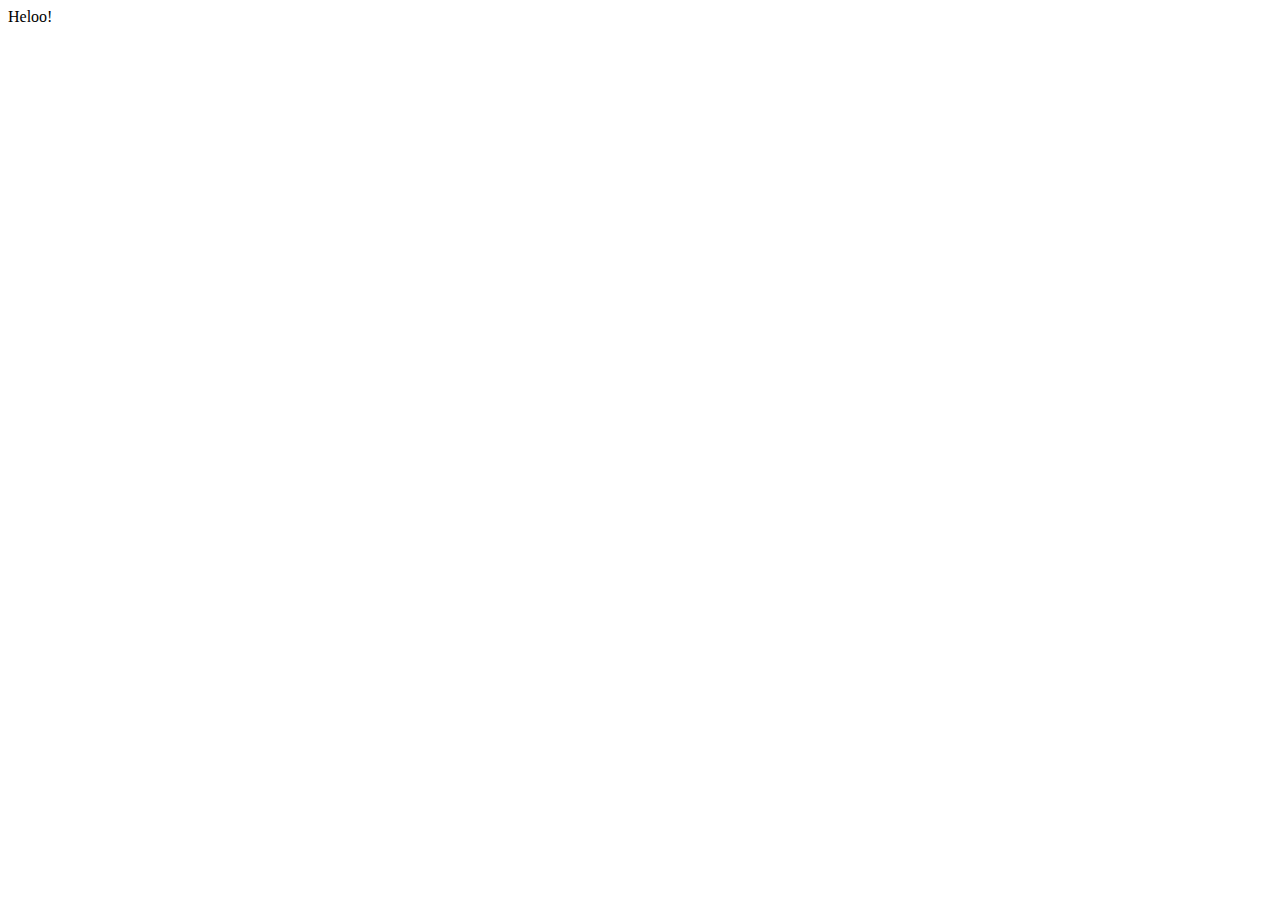
==== index.html @ 9b975bf9 "Add index.html" ====
<!DOCTYPE html>
<html lang="en">
  <head>
    <meta charset="UTF-8" />
    <meta name="viewport" content="width=device-width, initial-scale=1.0" />
    <title>Document</title>
  </head>
  <body>
    Heloo!
  </body>
</html>
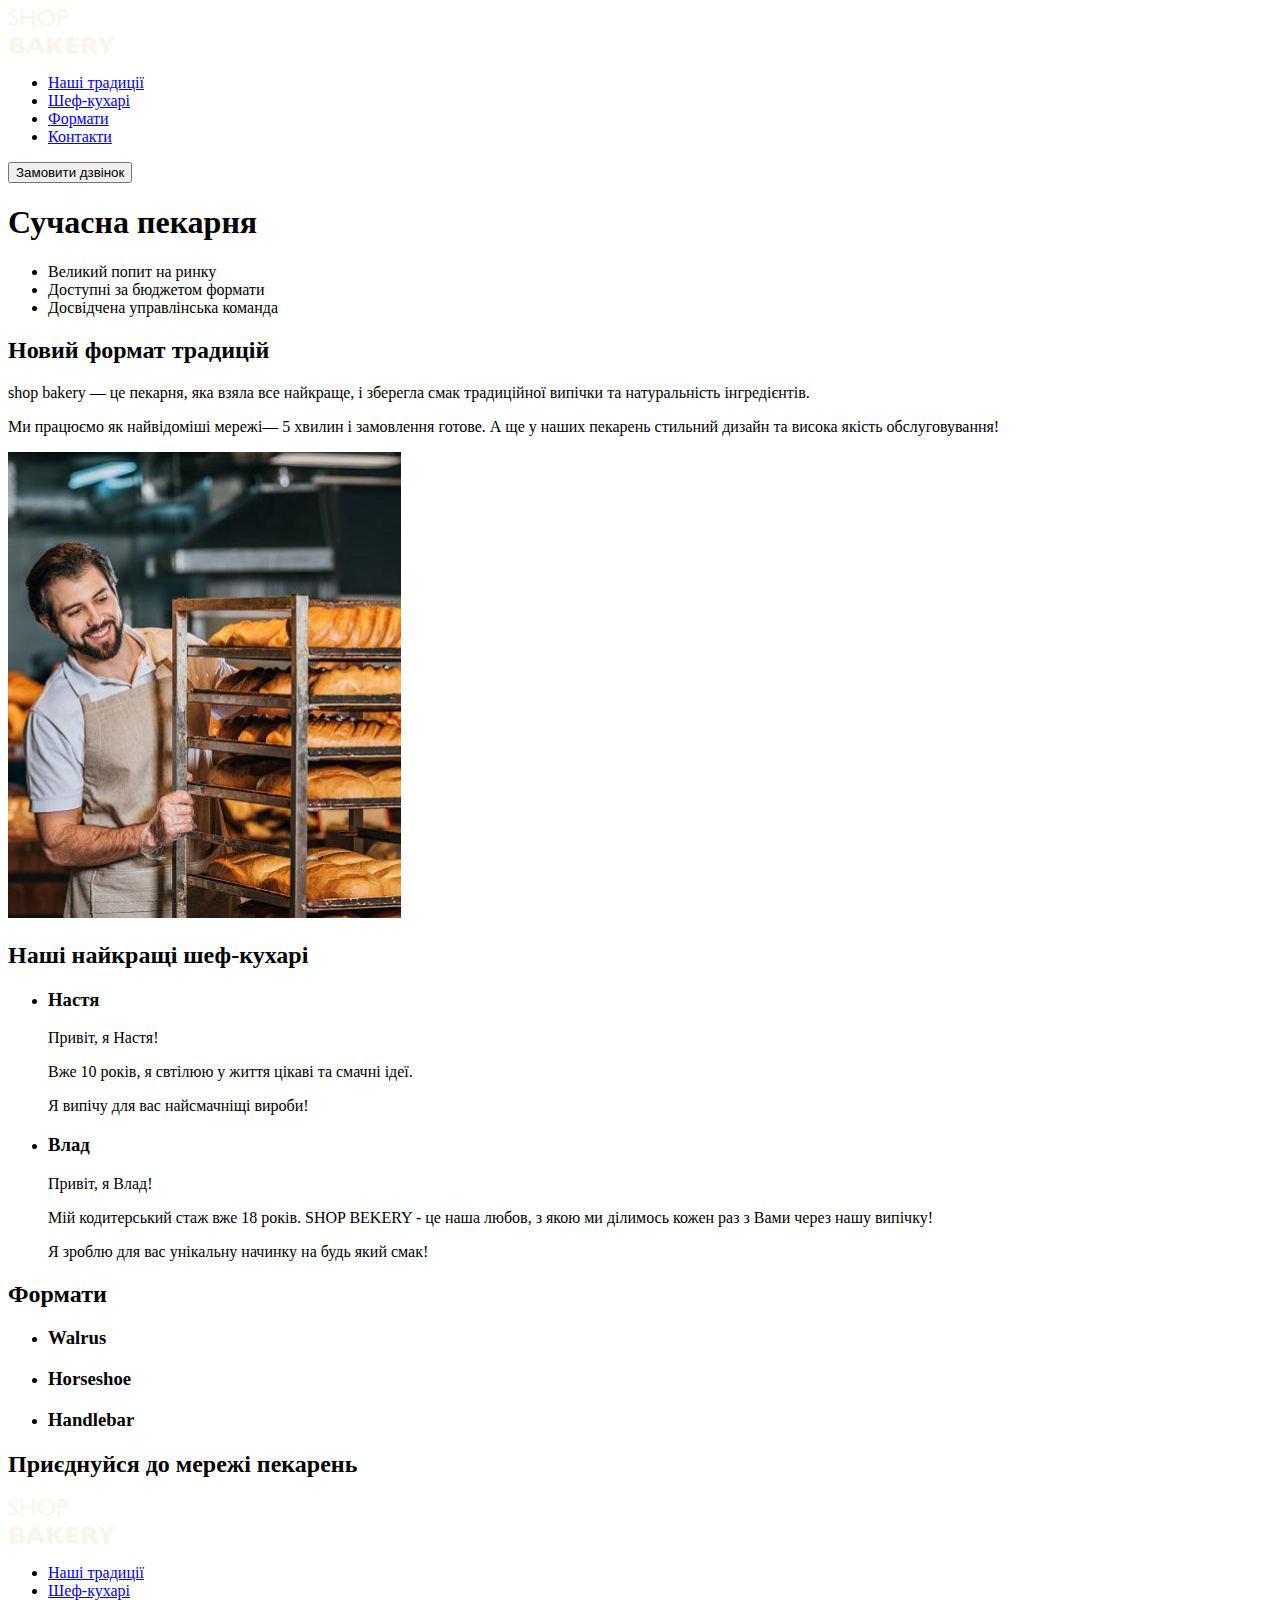
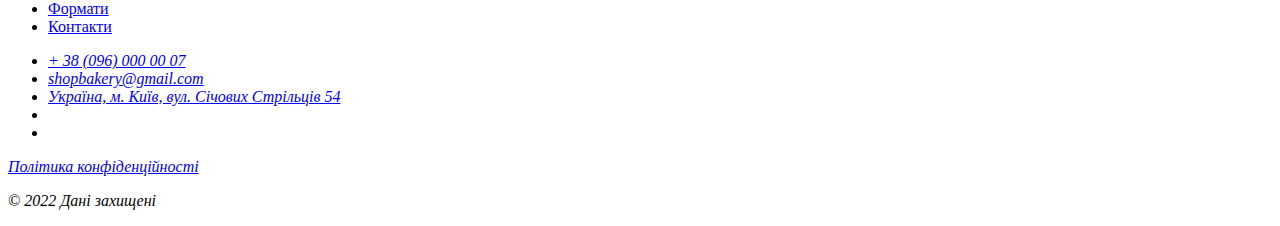
==== commit c1eb47f8: "Update index.html and add images" ====
--- a/index.html
+++ b/index.html
@@ -1,11 +1,136 @@
 <!DOCTYPE html>
-<html lang="en">
+<html lang="uk">
   <head>
     <meta charset="UTF-8" />
+    <meta http-equiv="X-UA-Compatible" content="IE=edge" />
     <meta name="viewport" content="width=device-width, initial-scale=1.0" />
-    <title>Document</title>
+    <title>Test name</title>
   </head>
   <body>
-    Heloo!
+    <header>
+      <nav>
+        <a href="#">
+          <img src="./images/logo.svg" alt="Логотип сучасної пекарні" />
+        </a>
+        <ul>
+          <li><a href="#">Наші традиції</a></li>
+          <li><a href="#">Шеф-кухарі</a></li>
+          <li><a href="#">Формати</a></li>
+          <li><a href="#">Контакти</a></li>
+        </ul>
+      </nav>
+      <button type="button">Замовити дзвінок</button>
+    </header>
+    <main>
+      <section>
+        <h1>Сучасна пекарня</h1>
+      </section>
+      <section>
+        <ul>
+          <li>Великий попит на ринку</li>
+          <li>Доступні за бюджетом формати</li>
+          <li>Досвідчена управлінська команда</li>
+        </ul>
+        <h2>Новий формат традицій</h2>
+        <p>
+          <span>shop bakery</span> — це пекарня, яка взяла все найкраще, і
+          зберегла смак традиційної випічки та натуральність інгредієнтів.
+        </p>
+        <p>
+          Ми працюємо як найвідоміші мережі—
+          <span>5 хвилин і замовлення готове</span>. А ще у наших пекарень
+          стильний дизайн та висока якість обслуговування!
+        </p>
+        <img
+          src="./images/baker-man.jpg"
+          alt="Чоловік пекар дивиться на батони з посмішкою"
+        />
+      </section>
+      <section>
+        <h2>Наші найкращі шеф-кухарі</h2>
+        <ul>
+          <li>
+            <article>
+              <h3>Настя</h3>
+              <p>Привіт, я Настя!</p>
+              <p>Вже 10 років, я свтілюю у життя цікаві та смачні ідеї.</p>
+              <p>Я випічу для вас найсмачніщі вироби!</p>
+            </article>
+          </li>
+          <li>
+            <article>
+              <h3>Влад</h3>
+              <p>Привіт, я Влад!</p>
+              <p>
+                Мій кодитерський стаж вже 18 років. SHOP BEKERY - це наша любов,
+                з якою ми ділимось кожен раз з Вами через нашу випічку!
+              </p>
+              <p>Я зроблю для вас унікальну начинку на будь який смак!</p>
+            </article>
+          </li>
+        </ul>
+      </section>
+      <section>
+        <h2>Формати</h2>
+        <ul>
+          <li>
+            <article>
+              <h3 lang="en">Walrus</h3>
+            </article>
+          </li>
+          <li>
+            <article>
+              <h3 lang="en">Horseshoe</h3>
+            </article>
+          </li>
+          <li>
+            <article>
+              <h3 lang="en">Handlebar</h3>
+            </article>
+          </li>
+        </ul>
+      </section>
+      <section>
+        <h2>Приєднуйся до мережі пекарень</h2>
+      </section>
+    </main>
+    <footer>
+      <nav>
+        <a href="#">
+          <img src="./images/logo.svg" alt="Логотип сучасної пекарні" />
+        </a>
+        <ul>
+          <li><a href="#">Наші традиції</a></li>
+          <li><a href="#">Шеф-кухарі</a></li>
+          <li><a href="#">Формати</a></li>
+          <li><a href="#">Контакти</a></li>
+        </ul>
+      </nav>
+      <address>
+        <ul>
+          <li><a href="tel:+380960000007">+ 38 (096) 000 00 07</a></li>
+          <li>
+            <a href="mailto:shopbakery@gmail.com">shopbakery@gmail.com</a>
+          </li>
+          <li>
+            <a href="https://maps.app.goo.gl/d2E7XF4itR2ev9va9" target="_blank">
+              Україна, м. Київ, вул. Січових Стрільців 54
+            </a>
+          </li>
+          <li>
+            <a href="#">
+              <!-- facebook icon -->
+            </a>
+          </li>
+          <li>
+            <a href="#">
+              <!-- instagram icon -->
+            </a>
+          </li>
+        </ul>
+        <a href="#" target="_blank">Політика конфіденційності </a>
+        <p>© 2022 Дані захищені</p>
+      </address>
+    </footer>
   </body>
 </html>
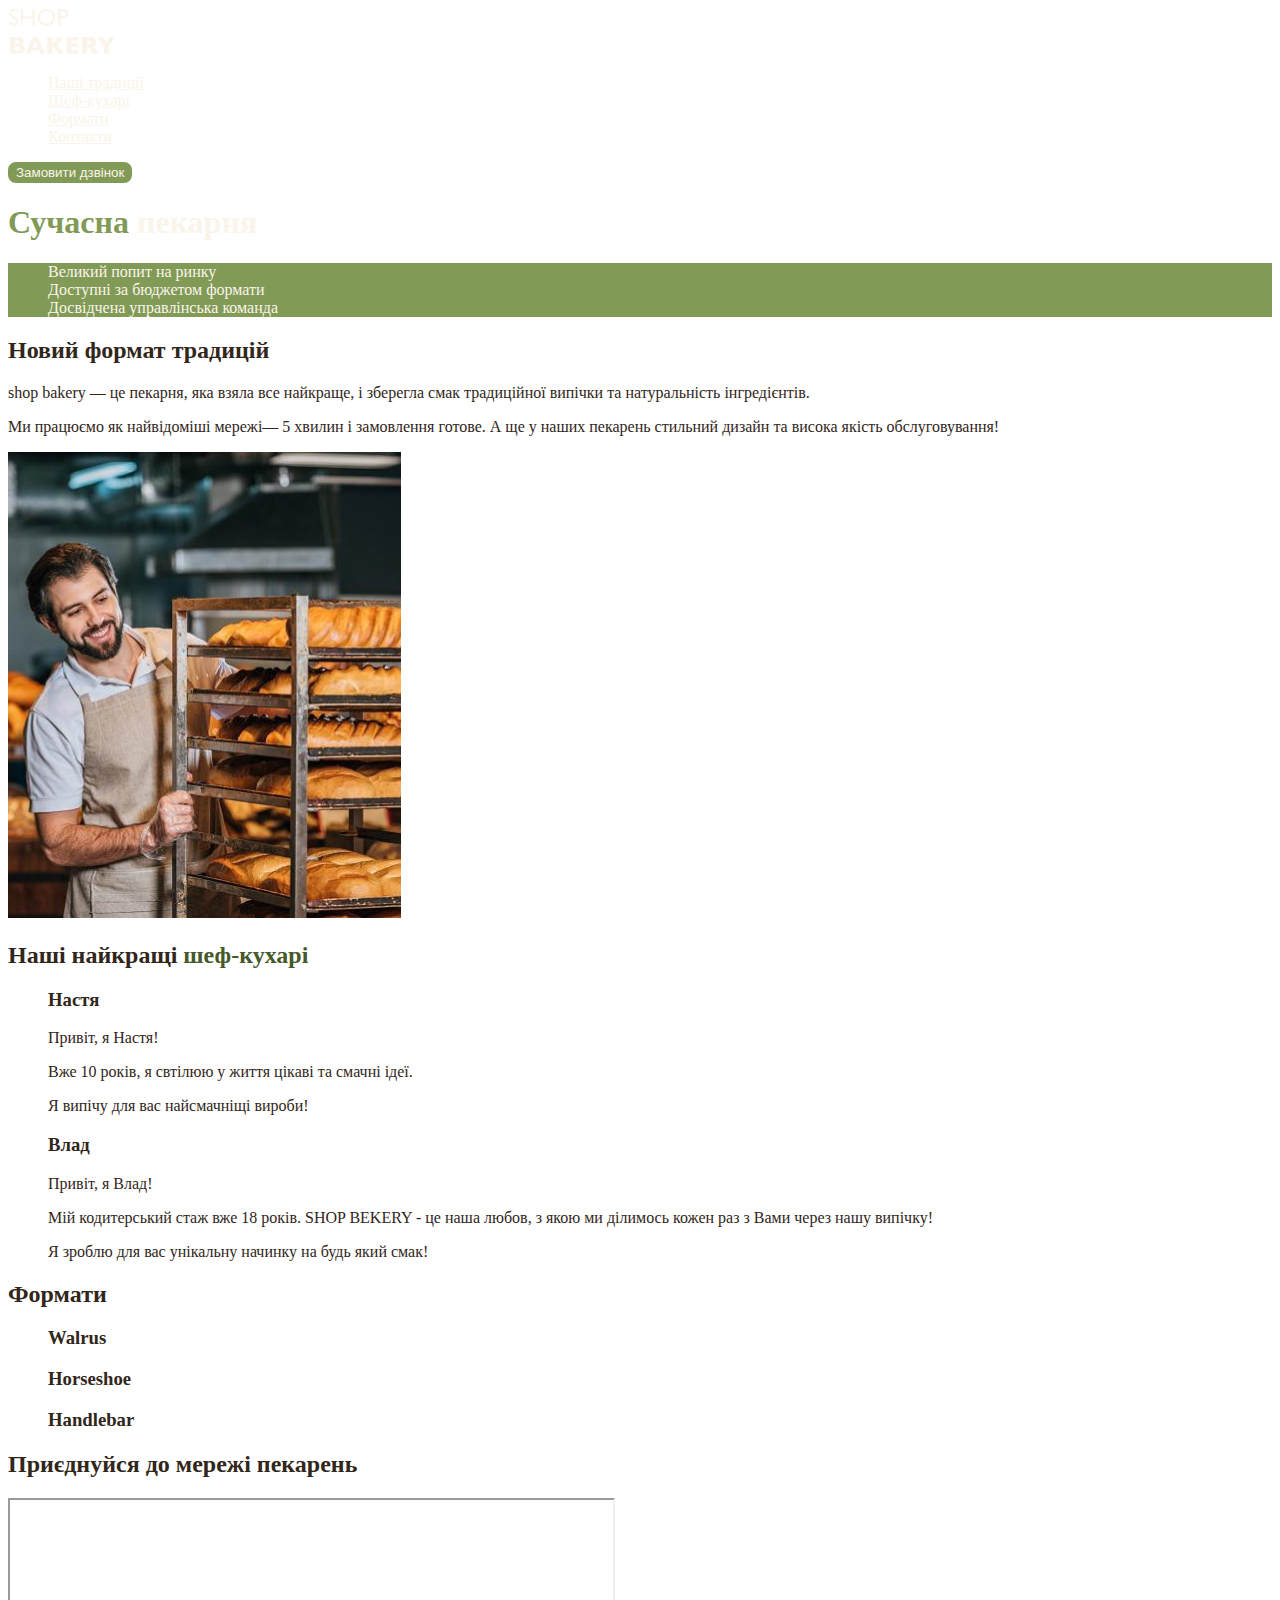
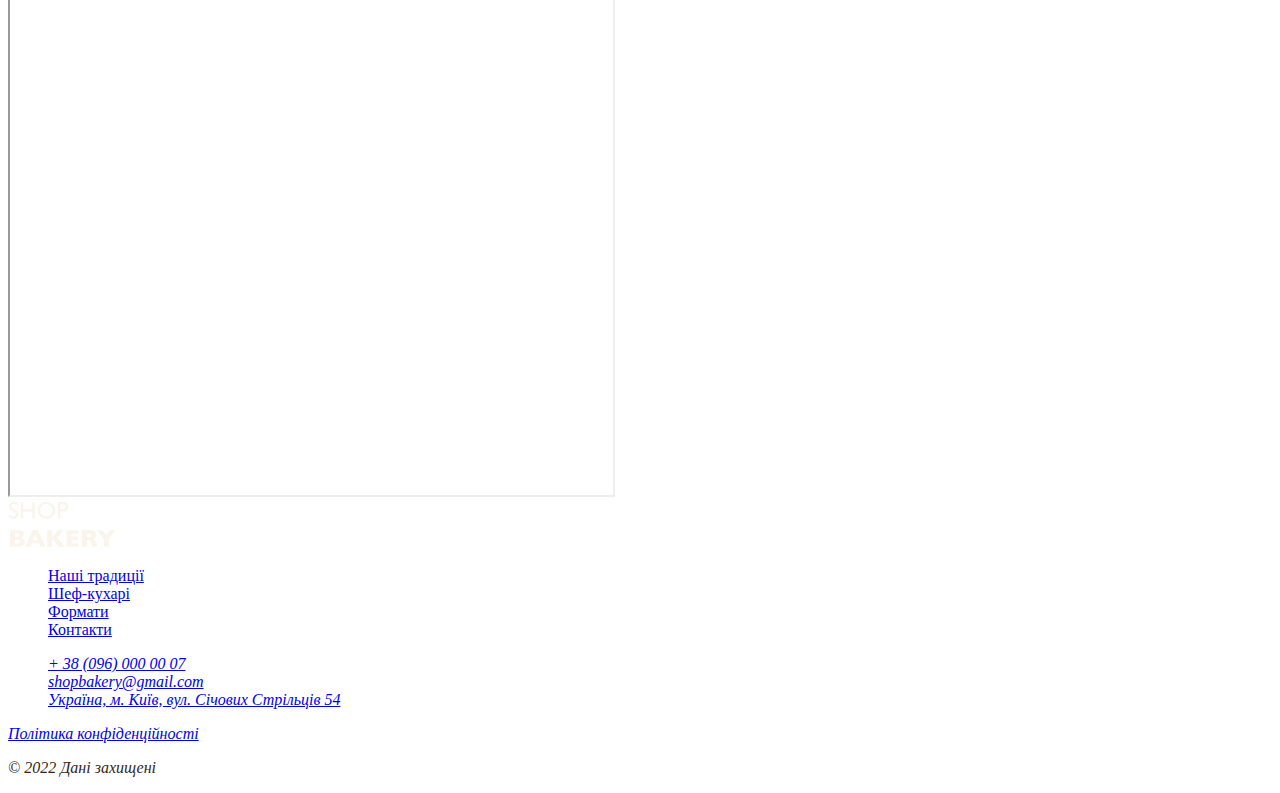
==== commit b8fb9d3b: "Add styles.css and css variables" ====
--- a/index.html
+++ b/index.html
@@ -4,34 +4,35 @@
     <meta charset="UTF-8" />
     <meta http-equiv="X-UA-Compatible" content="IE=edge" />
     <meta name="viewport" content="width=device-width, initial-scale=1.0" />
-    <title>Test name</title>
+    <title>Сучасна пекарня</title>
+    <link rel="stylesheet" href="./css/styles.css" />
   </head>
   <body>
     <header>
       <nav>
-        <a href="#">
+        <a href="./index.html">
           <img src="./images/logo.svg" alt="Логотип сучасної пекарні" />
         </a>
         <ul>
-          <li><a href="#">Наші традиції</a></li>
-          <li><a href="#">Шеф-кухарі</a></li>
-          <li><a href="#">Формати</a></li>
-          <li><a href="#">Контакти</a></li>
+          <li><a class="link" href="#traditions-section">Наші традиції</a></li>
+          <li><a class="link" href="#chefs-section">Шеф-кухарі</a></li>
+          <li><a class="link" href="#format-section">Формати</a></li>
+          <li><a class="link" href="#contact-section">Контакти</a></li>
         </ul>
       </nav>
-      <button type="button">Замовити дзвінок</button>
+      <button class="button" type="button">Замовити дзвінок</button>
     </header>
     <main>
       <section>
-        <h1>Сучасна пекарня</h1>
+        <h1 class="hero-title"><span class="accent">Сучасна</span> пекарня</h1>
       </section>
-      <section>
-        <ul>
+      <section id="traditions-section">
+        <ul class="advantages-list">
           <li>Великий попит на ринку</li>
           <li>Доступні за бюджетом формати</li>
           <li>Досвідчена управлінська команда</li>
         </ul>
-        <h2>Новий формат традицій</h2>
+        <h2 class="section-title">Новий формат традицій</h2>
         <p>
           <span>shop bakery</span> — це пекарня, яка взяла все найкраще, і
           зберегла смак традиційної випічки та натуральність інгредієнтів.
@@ -46,8 +47,10 @@
           alt="Чоловік пекар дивиться на батони з посмішкою"
         />
       </section>
-      <section>
-        <h2>Наші найкращі шеф-кухарі</h2>
+      <section id="chefs-section">
+        <h2 class="section-title">
+          Наші найкращі <span class="accent">шеф-кухарі</span>
+        </h2>
         <ul>
           <li>
             <article>
@@ -70,8 +73,8 @@
           </li>
         </ul>
       </section>
-      <section>
-        <h2>Формати</h2>
+      <section id="format-section">
+        <h2 class="section-title">Формати</h2>
         <ul>
           <li>
             <article>
@@ -90,8 +93,16 @@
           </li>
         </ul>
       </section>
-      <section>
-        <h2>Приєднуйся до мережі пекарень</h2>
+      <section id="contact-section">
+        <h2 class="section-title">Приєднуйся до мережі пекарень</h2>
+        <iframe
+          src="https://www.google.com/maps/embed?pb=!1m18!1m12!1m3!1d2540.163871257613!2d30.488658575782313!3d50.45667308691672!2m3!1f0!2f0!3f0!3m2!1i1024!2i768!4f13.1!3m3!1m2!1s0x40d4ce637bfe1717%3A0x5370c2254ad1b952!2z0LLRg9C70LjRhtGPINCh0ZbRh9C-0LLQuNGFINCh0YLRgNGW0LvRjNGG0ZbQsiwgNTQsINCa0LjRl9CyLCAwMjAwMA!5e0!3m2!1suk!2sua!4v1706194151934!5m2!1suk!2sua"
+          width="603"
+          height="595"
+          allowfullscreen=""
+          loading="lazy"
+          referrerpolicy="no-referrer-when-downgrade"
+        ></iframe>
       </section>
     </main>
     <footer>
@@ -129,7 +140,7 @@
           </li>
         </ul>
         <a href="#" target="_blank">Політика конфіденційності </a>
-        <p>© 2022 Дані захищені</p>
+        <p>&copy; 2022 Дані захищені</p>
       </address>
     </footer>
   </body>
--- a/css/styles.css
+++ b/css/styles.css
@@ -0,0 +1,57 @@
+:root {
+  --collor-primary-dark: #31261a;
+  --collor-primary-light: #faf4ea;
+  --collor-brand-light: #819b57;
+  --collor-brand-dark: #465929;
+}
+
+/* Base */
+body {
+  color: var(--collor-primary-dark);
+}
+
+ul {
+  list-style-type: none;
+}
+
+/* Button */
+.button {
+  color: var(--collor-primary-light);
+  background-color: var(--collor-brand-light);
+  border: 2px solid var(--collor-brand-light);
+  border-radius: 8px;
+  cursor: pointer;
+}
+
+.button:hover {
+  color: var(--collor-brand-dark);
+  background-color: transparent;
+}
+
+/* Link */
+.link {
+  color: var(--collor-primary-light);
+}
+
+.link:hover {
+  color: var(--collor-brand-light);
+}
+
+/* Hero section */
+.hero-title {
+  color: var(--collor-primary-light);
+}
+
+.hero-title .accent {
+  color: var(--collor-brand-light);
+}
+
+/* Advantages section */
+.advantages-list {
+  background-color: var(--collor-brand-light);
+  color: var(--collor-primary-light);
+}
+
+.section-title .accent {
+  color: var(--collor-brand-dark);
+}
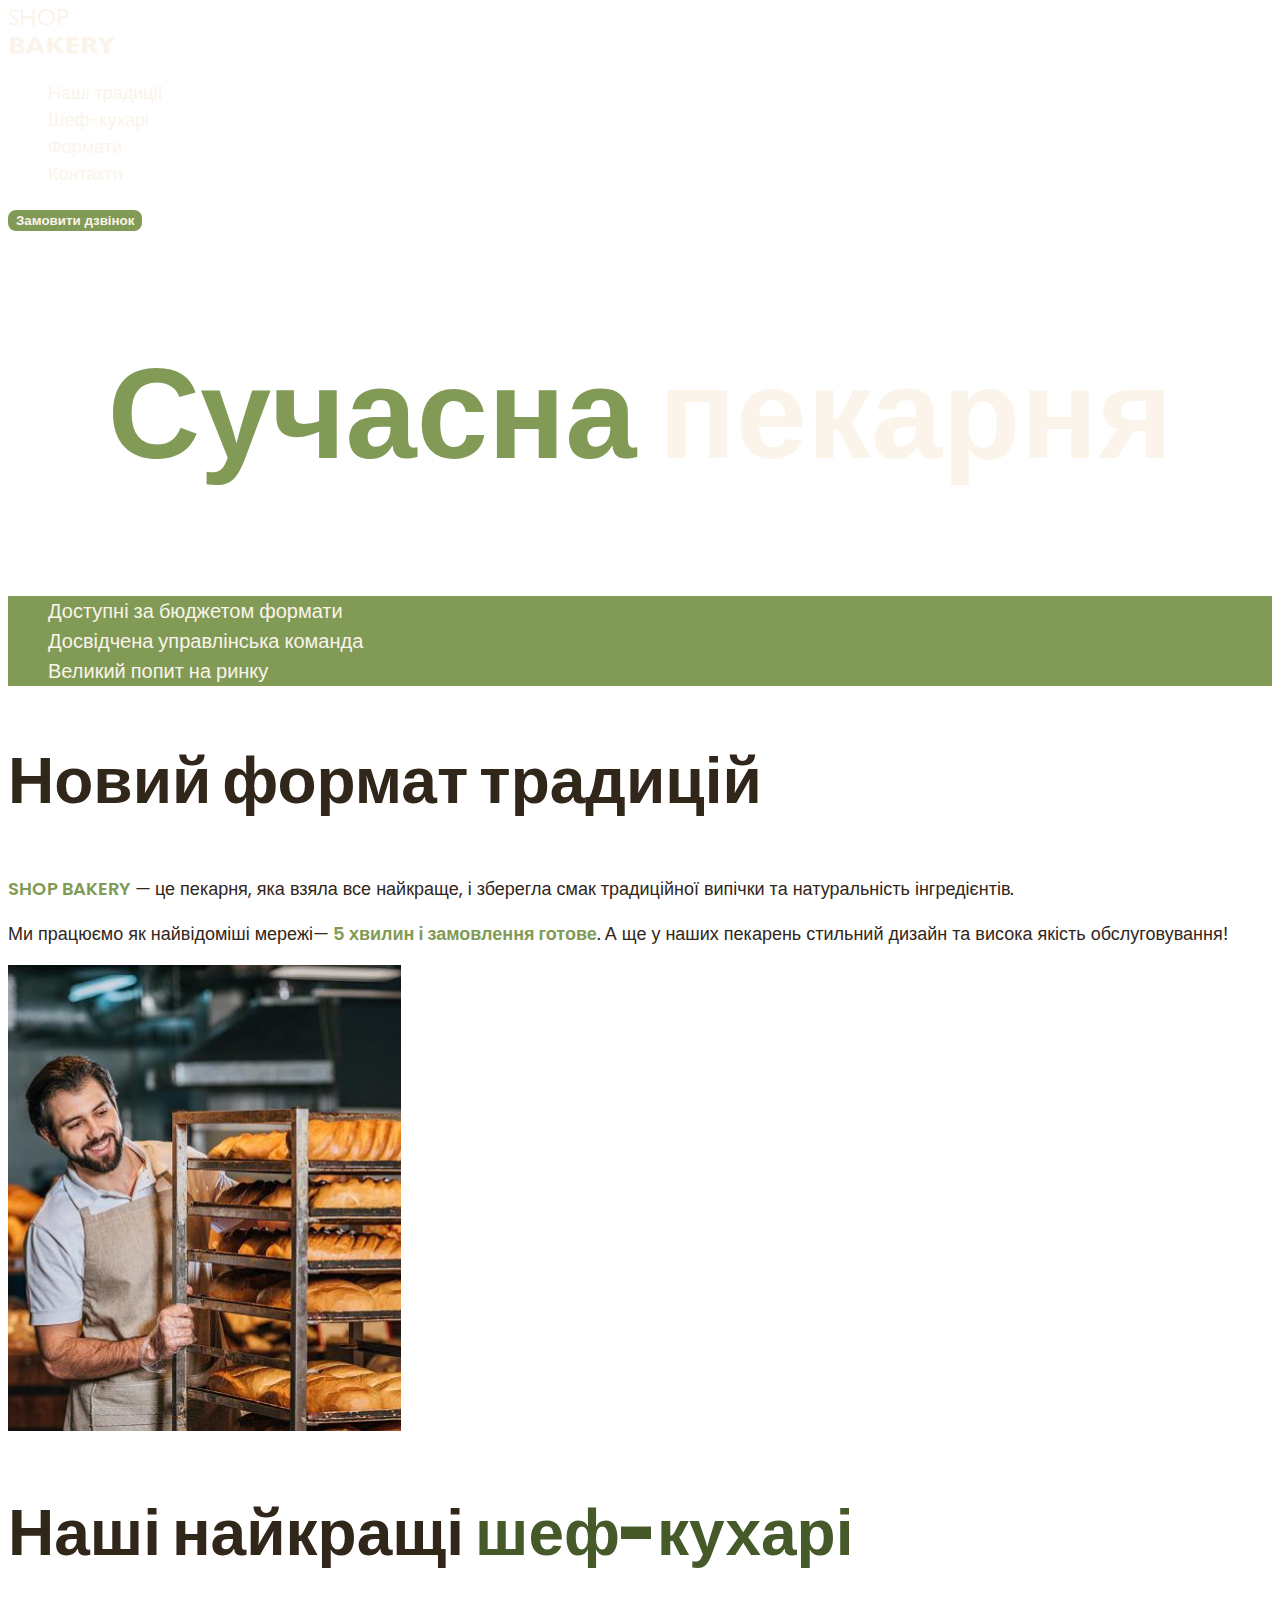
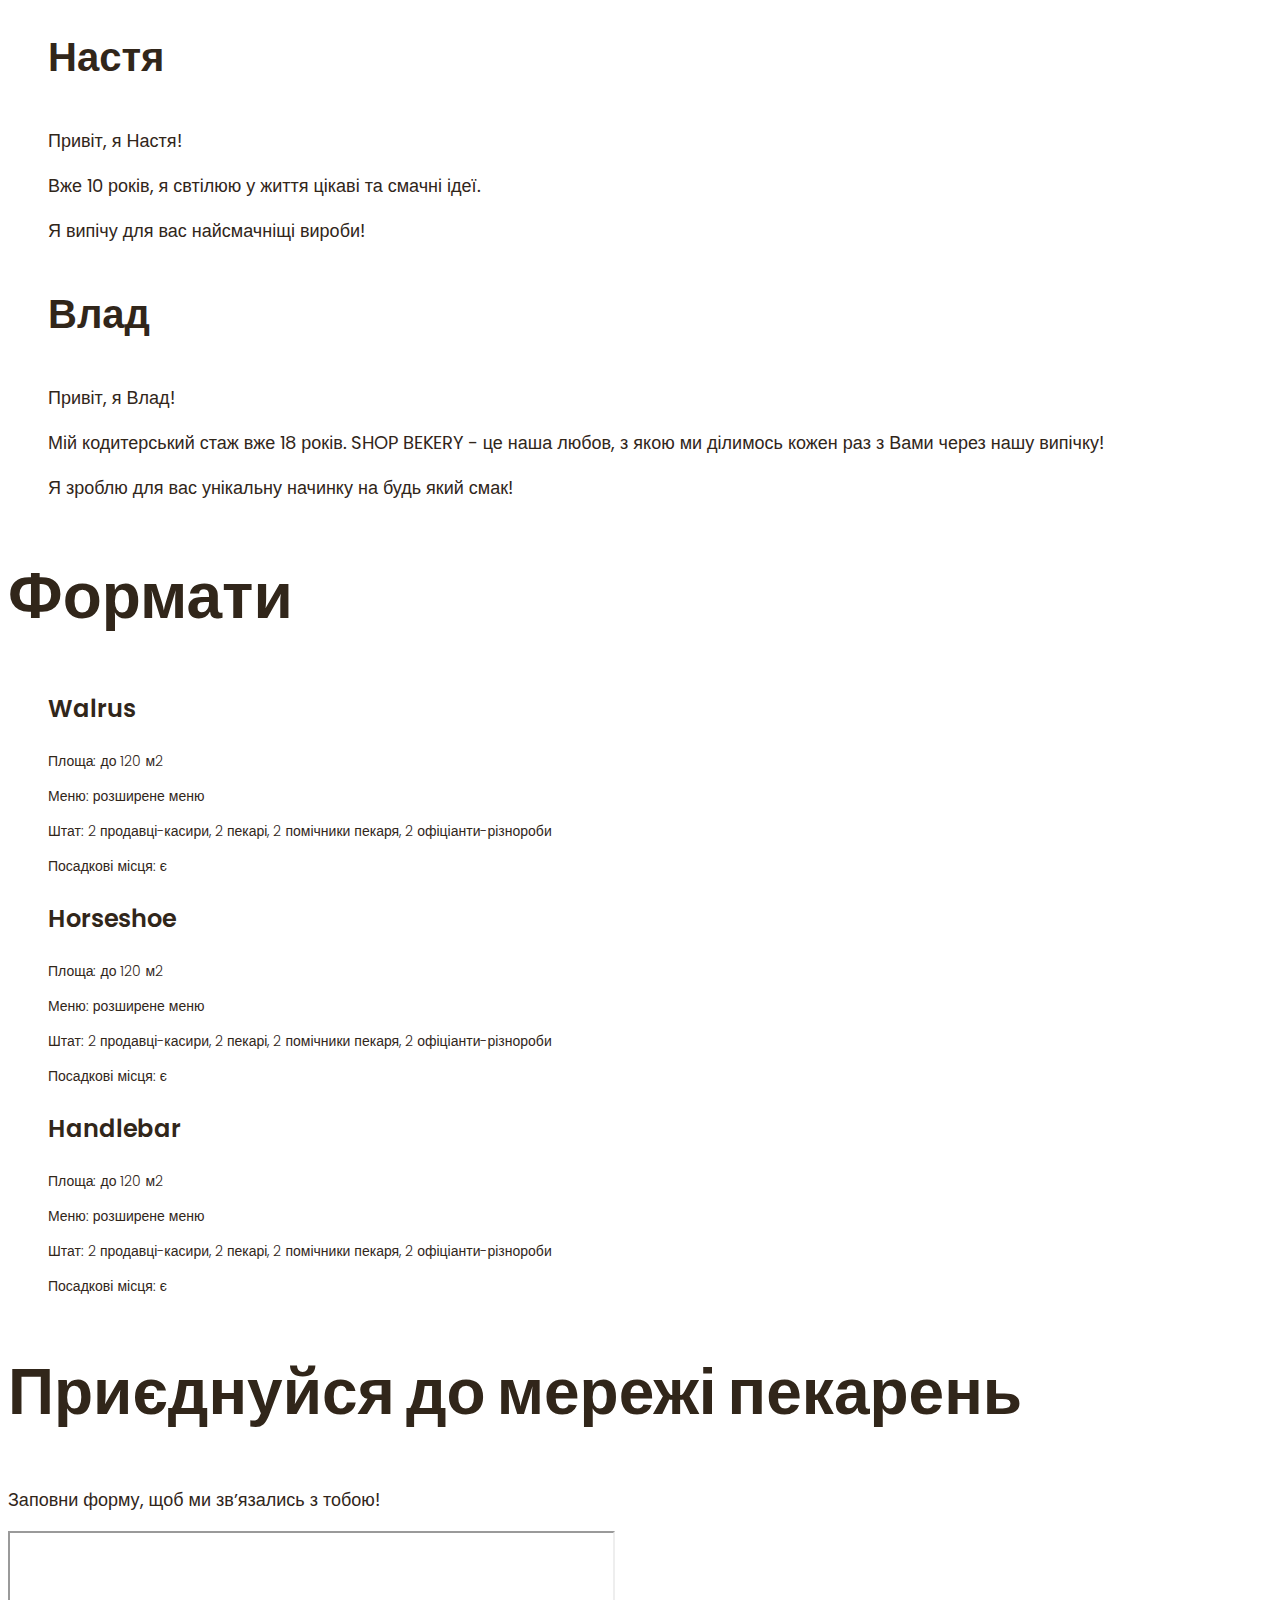
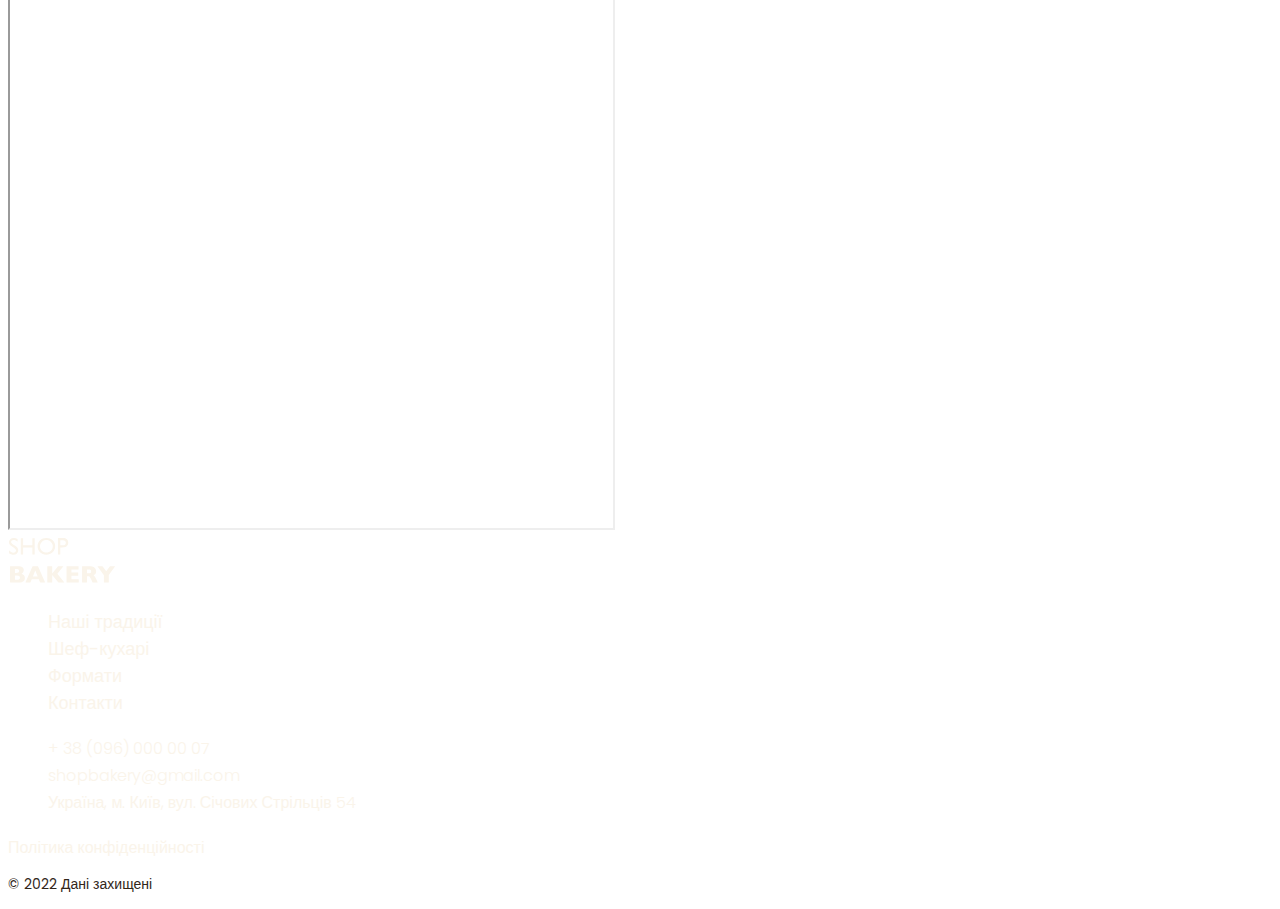
==== commit dc91c3f7: "Add styles fonts" ====
--- a/index.html
+++ b/index.html
@@ -5,6 +5,14 @@
     <meta http-equiv="X-UA-Compatible" content="IE=edge" />
     <meta name="viewport" content="width=device-width, initial-scale=1.0" />
     <title>Сучасна пекарня</title>
+    <!-- Fonts -->
+    <!-- <link rel="preconnect" href="https://fonts.googleapis.com" />
+    <link rel="preconnect" href="https://fonts.gstatic.com" crossorigin />
+    <link
+      href="https://fonts.googleapis.com/css2?family=Poppins:wght@300;400;600;900&display=swap"
+      rel="stylesheet"
+    /> -->
+    <!-- Styles -->
     <link rel="stylesheet" href="./css/styles.css" />
   </head>
   <body>
@@ -28,19 +36,20 @@
       </section>
       <section id="traditions-section">
         <ul class="advantages-list">
-          <li>Великий попит на ринку</li>
-          <li>Доступні за бюджетом формати</li>
-          <li>Досвідчена управлінська команда</li>
+          <li class="advantages-item">Доступні за бюджетом формати</li>
+          <li class="advantages-item">Досвідчена управлінська команда</li>
+          <li class="advantages-item">Великий попит на ринку</li>
         </ul>
         <h2 class="section-title">Новий формат традицій</h2>
-        <p>
-          <span>shop bakery</span> — це пекарня, яка взяла все найкраще, і
-          зберегла смак традиційної випічки та натуральність інгредієнтів.
+        <p class="traditions-text">
+          <span class="brand uppercase">shop bakery</span> — це пекарня, яка
+          взяла все найкраще, і зберегла смак традиційної випічки та
+          натуральність інгредієнтів.
         </p>
-        <p>
+        <p class="traditions-text">
           Ми працюємо як найвідоміші мережі—
-          <span>5 хвилин і замовлення готове</span>. А ще у наших пекарень
-          стильний дизайн та висока якість обслуговування!
+          <span class="brand">5 хвилин і замовлення готове</span>. А ще у наших
+          пекарень стильний дизайн та висока якість обслуговування!
         </p>
         <img
           src="./images/baker-man.jpg"
@@ -54,7 +63,7 @@
         <ul>
           <li>
             <article>
-              <h3>Настя</h3>
+              <h3 class="chefs-title">Настя</h3>
               <p>Привіт, я Настя!</p>
               <p>Вже 10 років, я свтілюю у життя цікаві та смачні ідеї.</p>
               <p>Я випічу для вас найсмачніщі вироби!</p>
@@ -62,7 +71,7 @@
           </li>
           <li>
             <article>
-              <h3>Влад</h3>
+              <h3 class="chefs-title">Влад</h3>
               <p>Привіт, я Влад!</p>
               <p>
                 Мій кодитерський стаж вже 18 років. SHOP BEKERY - це наша любов,
@@ -78,23 +87,51 @@
         <ul>
           <li>
             <article>
-              <h3 lang="en">Walrus</h3>
+              <h3 class="format-title" lang="en">Walrus</h3>
+              <div class="format-text">
+                <p>Площа: до 120 м2</p>
+                <p>Меню: розширене меню</p>
+                <p>
+                  Штат: 2 продавці-касири, 2 пекарі, 2 помічники пекаря, 2
+                  офіціанти-різнороби
+                </p>
+                <p>Посадкові місця: є</p>
+              </div>
             </article>
           </li>
           <li>
             <article>
-              <h3 lang="en">Horseshoe</h3>
+              <h3 class="format-title" lang="en">Horseshoe</h3>
+              <div class="format-text">
+                <p>Площа: до 120 м2</p>
+                <p>Меню: розширене меню</p>
+                <p>
+                  Штат: 2 продавці-касири, 2 пекарі, 2 помічники пекаря, 2
+                  офіціанти-різнороби
+                </p>
+                <p>Посадкові місця: є</p>
+              </div>
             </article>
           </li>
           <li>
             <article>
-              <h3 lang="en">Handlebar</h3>
+              <h3 class="format-title" lang="en">Handlebar</h3>
+              <div class="format-text">
+                <p>Площа: до 120 м2</p>
+                <p>Меню: розширене меню</p>
+                <p>
+                  Штат: 2 продавці-касири, 2 пекарі, 2 помічники пекаря, 2
+                  офіціанти-різнороби
+                </p>
+                <p>Посадкові місця: є</p>
+              </div>
             </article>
           </li>
         </ul>
       </section>
       <section id="contact-section">
         <h2 class="section-title">Приєднуйся до мережі пекарень</h2>
+        <p>Заповни форму, щоб ми звʼязались з тобою!</p>
         <iframe
           src="https://www.google.com/maps/embed?pb=!1m18!1m12!1m3!1d2540.163871257613!2d30.488658575782313!3d50.45667308691672!2m3!1f0!2f0!3f0!3m2!1i1024!2i768!4f13.1!3m3!1m2!1s0x40d4ce637bfe1717%3A0x5370c2254ad1b952!2z0LLRg9C70LjRhtGPINCh0ZbRh9C-0LLQuNGFINCh0YLRgNGW0LvRjNGG0ZbQsiwgNTQsINCa0LjRl9CyLCAwMjAwMA!5e0!3m2!1suk!2sua!4v1706194151934!5m2!1suk!2sua"
           width="603"
@@ -111,20 +148,30 @@
           <img src="./images/logo.svg" alt="Логотип сучасної пекарні" />
         </a>
         <ul>
-          <li><a href="#">Наші традиції</a></li>
-          <li><a href="#">Шеф-кухарі</a></li>
-          <li><a href="#">Формати</a></li>
-          <li><a href="#">Контакти</a></li>
+          <li><a class="link" href="#">Наші традиції</a></li>
+          <li><a class="link" href="#">Шеф-кухарі</a></li>
+          <li><a class="link" href="#">Формати</a></li>
+          <li><a class="link" href="#">Контакти</a></li>
         </ul>
       </nav>
       <address>
         <ul>
-          <li><a href="tel:+380960000007">+ 38 (096) 000 00 07</a></li>
           <li>
-            <a href="mailto:shopbakery@gmail.com">shopbakery@gmail.com</a>
+            <a class="address-link" href="tel:+380960000007"
+              >+ 38 (096) 000 00 07</a
+            >
           </li>
           <li>
-            <a href="https://maps.app.goo.gl/d2E7XF4itR2ev9va9" target="_blank">
+            <a class="address-link" href="mailto:shopbakery@gmail.com"
+              >shopbakery@gmail.com</a
+            >
+          </li>
+          <li>
+            <a
+              class="address-link"
+              href="https://maps.app.goo.gl/d2E7XF4itR2ev9va9"
+              target="_blank"
+            >
               Україна, м. Київ, вул. Січових Стрільців 54
             </a>
           </li>
@@ -139,8 +186,10 @@
             </a>
           </li>
         </ul>
-        <a href="#" target="_blank">Політика конфіденційності </a>
-        <p>&copy; 2022 Дані захищені</p>
+        <a class="address-link" href="#" target="_blank"
+          >Політика конфіденційності
+        </a>
+        <p class="address-copyrigh">&copy; 2022 Дані захищені</p>
       </address>
     </footer>
   </body>
--- a/css/styles.css
+++ b/css/styles.css
@@ -1,3 +1,35 @@
+@font-face {
+  font-display: swap;
+  font-family: "Poppins";
+  font-style: normal;
+  font-weight: 300;
+  src: url("../fonts/poppins-v20-latin-300.woff2") format("woff2");
+}
+
+@font-face {
+  font-display: swap;
+  font-family: "Poppins";
+  font-style: normal;
+  font-weight: 400;
+  src: url("../fonts/poppins-v20-latin-regular.woff2") format("woff2");
+}
+
+@font-face {
+  font-display: swap;
+  font-family: "Poppins";
+  font-style: normal;
+  font-weight: 600;
+  src: url("../fonts/poppins-v20-latin-600.woff2") format("woff2");
+}
+
+@font-face {
+  font-display: swap;
+  font-family: "Poppins";
+  font-style: normal;
+  font-weight: 900;
+  src: url("../fonts/poppins-v20-latin-900.woff2") format("woff2");
+}
+
 :root {
   --collor-primary-dark: #31261a;
   --collor-primary-light: #faf4ea;
@@ -8,6 +40,14 @@
 /* Base */
 body {
   color: var(--collor-primary-dark);
+  font-family: Poppins, sans-serif;
+  font-size: 18px;
+  font-weight: 400;
+  line-height: 1.5;
+}
+
+address {
+  font-style: normal;
 }
 
 ul {
@@ -17,6 +57,7 @@
 /* Button */
 .button {
   color: var(--collor-primary-light);
+  font-weight: 600;
   background-color: var(--collor-brand-light);
   border: 2px solid var(--collor-brand-light);
   border-radius: 8px;
@@ -31,15 +72,20 @@
 /* Link */
 .link {
   color: var(--collor-primary-light);
+  text-decoration: none;
 }
 
 .link:hover {
   color: var(--collor-brand-light);
+  font-weight: 600;
 }
 
 /* Hero section */
 .hero-title {
   color: var(--collor-primary-light);
+  text-align: center;
+  font-size: 128px;
+  font-weight: 900;
 }
 
 .hero-title .accent {
@@ -52,6 +98,60 @@
   color: var(--collor-primary-light);
 }
 
+.advantages-item {
+  font-size: 20px;
+  font-weight: 300;
+}
+
+.section-title {
+  font-size: 64px;
+  font-weight: 900;
+  line-height: 1.3;
+}
+
 .section-title .accent {
   color: var(--collor-brand-dark);
 }
+
+/* Tradition section */
+.traditions-text .brand {
+  color: var(--collor-brand-light);
+  font-weight: 600;
+}
+
+.traditions-text .uppercase {
+  text-transform: uppercase;
+}
+
+/* Chefs section */
+.chefs-title {
+  font-size: 40px;
+  font-weight: 600;
+}
+
+/* Format section */
+.format-title {
+  font-size: 24px;
+  font-weight: 600;
+}
+
+.format-text {
+  font-size: 14px;
+  font-weight: 300;
+}
+
+/* Footer */
+.address-link {
+  font-size: 16px;
+  font-weight: 300;
+  color: var(--collor-primary-light);
+  text-decoration: none;
+}
+
+.address-link:hover {
+  color: var(--collor-brand-light);
+}
+
+.address-copyrigh {
+  font-size: 14px;
+}
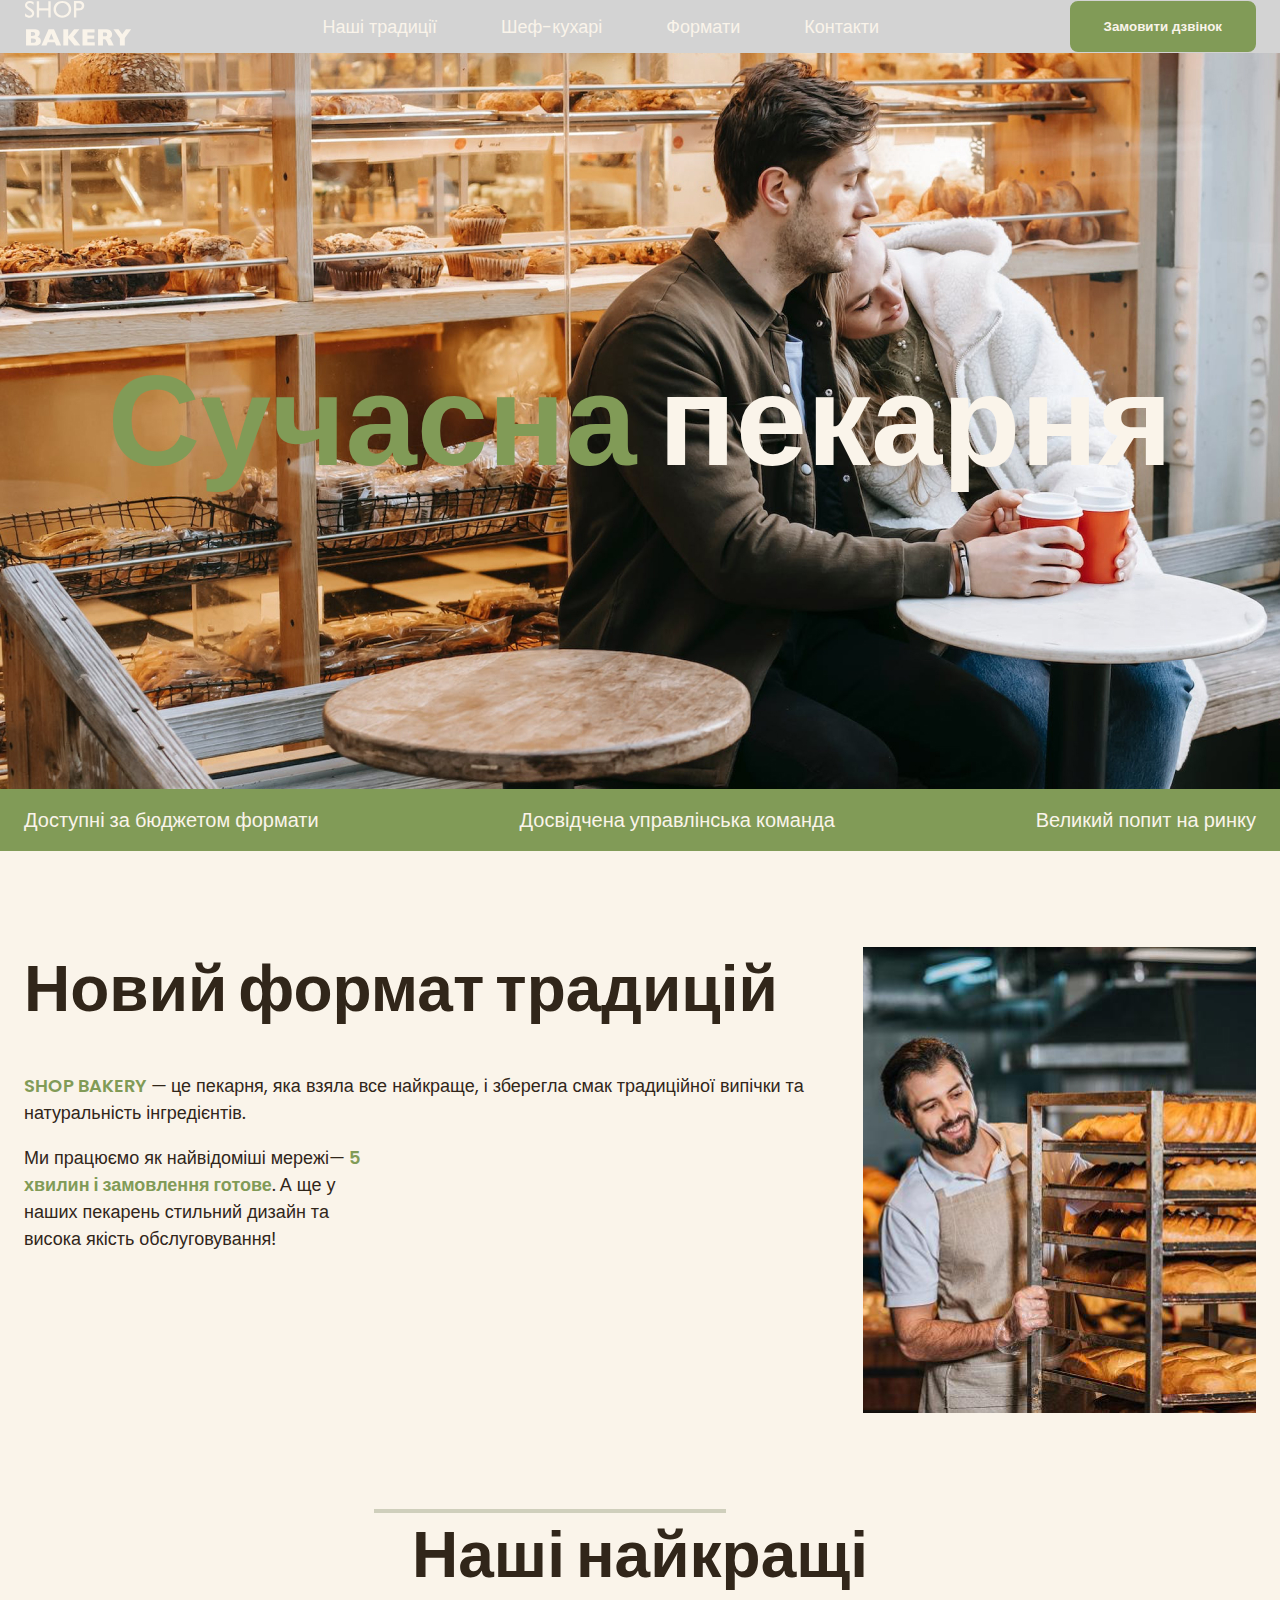
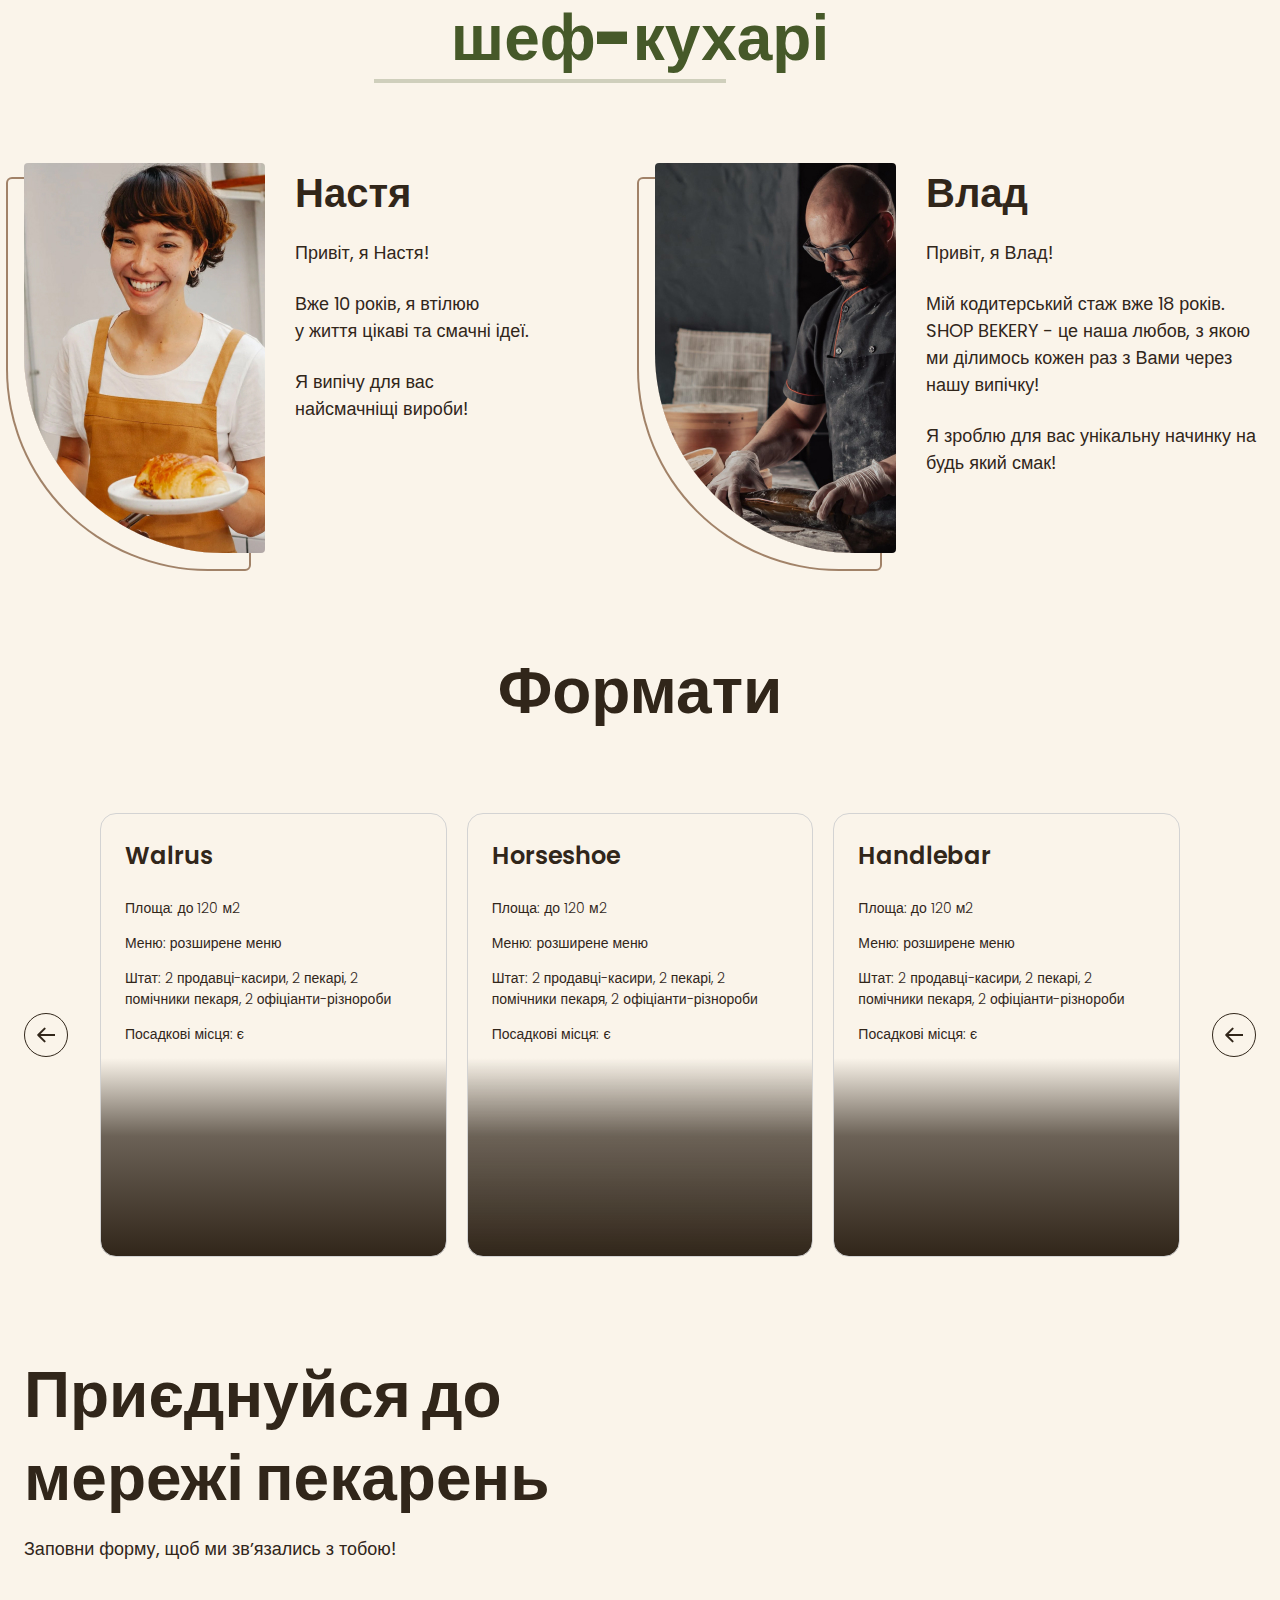
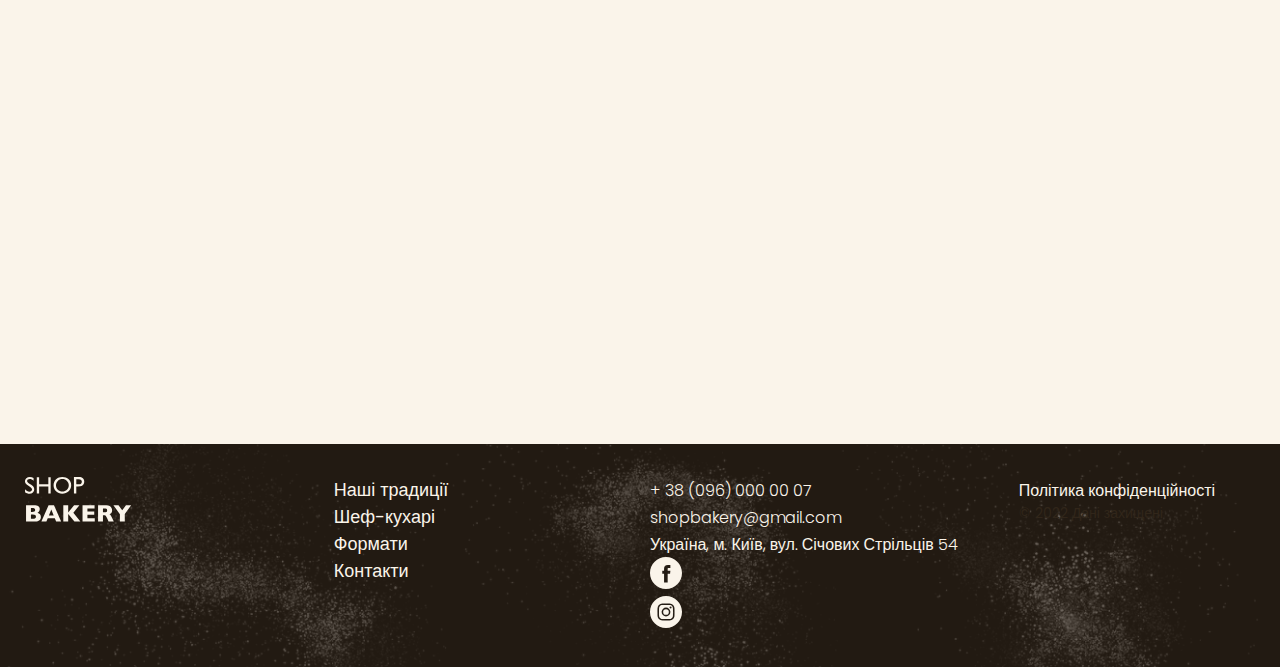
==== commit e5e50955: "Add files via upload" ====
--- a/index.html
+++ b/index.html
@@ -16,181 +16,267 @@
     <link rel="stylesheet" href="./css/styles.css" />
   </head>
   <body>
-    <header>
-      <nav>
-        <a href="./index.html">
-          <img src="./images/logo.svg" alt="Логотип сучасної пекарні" />
-        </a>
-        <ul>
-          <li><a class="link" href="#traditions-section">Наші традиції</a></li>
-          <li><a class="link" href="#chefs-section">Шеф-кухарі</a></li>
-          <li><a class="link" href="#format-section">Формати</a></li>
-          <li><a class="link" href="#contact-section">Контакти</a></li>
-        </ul>
-      </nav>
-      <button class="button" type="button">Замовити дзвінок</button>
+    <header class="header">
+      <div class="container">
+        <div class="header-container">
+          <nav class="header-nav">
+            <a href="./index.html">
+              <img src="./images/logo.svg" alt="Логотип сучасної пекарні" />
+            </a>
+            <ul class="header-menu">
+              <li>
+                <a class="link" href="#traditions-section">Наші традиції</a>
+              </li>
+              <li><a class="link" href="#chefs-section">Шеф-кухарі</a></li>
+              <li><a class="link" href="#format-section">Формати</a></li>
+              <li><a class="link" href="#contact-section">Контакти</a></li>
+            </ul>
+          </nav>
+          <button class="button" type="button">Замовити дзвінок</button>
+        </div>
+      </div>
     </header>
     <main>
-      <section>
-        <h1 class="hero-title"><span class="accent">Сучасна</span> пекарня</h1>
-      </section>
-      <section id="traditions-section">
-        <ul class="advantages-list">
-          <li class="advantages-item">Доступні за бюджетом формати</li>
-          <li class="advantages-item">Досвідчена управлінська команда</li>
-          <li class="advantages-item">Великий попит на ринку</li>
-        </ul>
-        <h2 class="section-title">Новий формат традицій</h2>
-        <p class="traditions-text">
-          <span class="brand uppercase">shop bakery</span> — це пекарня, яка
-          взяла все найкраще, і зберегла смак традиційної випічки та
-          натуральність інгредієнтів.
-        </p>
-        <p class="traditions-text">
-          Ми працюємо як найвідоміші мережі—
-          <span class="brand">5 хвилин і замовлення готове</span>. А ще у наших
-          пекарень стильний дизайн та висока якість обслуговування!
-        </p>
-        <img
-          src="./images/baker-man.jpg"
-          alt="Чоловік пекар дивиться на батони з посмішкою"
-        />
-      </section>
-      <section id="chefs-section">
-        <h2 class="section-title">
-          Наші найкращі <span class="accent">шеф-кухарі</span>
-        </h2>
-        <ul>
-          <li>
-            <article>
-              <h3 class="chefs-title">Настя</h3>
-              <p>Привіт, я Настя!</p>
-              <p>Вже 10 років, я свтілюю у життя цікаві та смачні ідеї.</p>
-              <p>Я випічу для вас найсмачніщі вироби!</p>
-            </article>
-          </li>
-          <li>
-            <article>
-              <h3 class="chefs-title">Влад</h3>
-              <p>Привіт, я Влад!</p>
-              <p>
-                Мій кодитерський стаж вже 18 років. SHOP BEKERY - це наша любов,
-                з якою ми ділимось кожен раз з Вами через нашу випічку!
+      <section class="hero-section">
+        <div class="container">
+          <h1 class="hero-title">
+            <span class="accent">Сучасна</span> пекарня
+          </h1>
+        </div>
+      </section>
+      <section class="advantages-section">
+        <div class="container">
+          <h2 class="visually-hiden">Наші переваги</h2>
+          <ul class="advantages-list">
+            <li class="advantages-item">Доступні за бюджетом формати</li>
+            <li class="advantages-item">Досвідчена управлінська команда</li>
+            <li class="advantages-item">Великий попит на ринку</li>
+          </ul>
+        </div>
+      </section>
+      <section class="traditions-section section" id="traditions-section">
+        <div class="container">
+          <div class="tradition-container">
+            <div class="tradition-content">
+              <h2 class="traditions-title section-title">
+                Новий формат традицій
+              </h2>
+              <p class="traditions-text">
+                <span class="brand uppercase">shop bakery</span> — це пекарня,
+                яка взяла все найкраще, і зберегла смак традиційної випічки та
+                натуральність інгредієнтів.
               </p>
-              <p>Я зроблю для вас унікальну начинку на будь який смак!</p>
-            </article>
-          </li>
-        </ul>
-      </section>
-      <section id="format-section">
-        <h2 class="section-title">Формати</h2>
-        <ul>
-          <li>
-            <article>
-              <h3 class="format-title" lang="en">Walrus</h3>
-              <div class="format-text">
-                <p>Площа: до 120 м2</p>
-                <p>Меню: розширене меню</p>
-                <p>
-                  Штат: 2 продавці-касири, 2 пекарі, 2 помічники пекаря, 2
-                  офіціанти-різнороби
-                </p>
-                <p>Посадкові місця: є</p>
-              </div>
-            </article>
-          </li>
-          <li>
-            <article>
-              <h3 class="format-title" lang="en">Horseshoe</h3>
-              <div class="format-text">
-                <p>Площа: до 120 м2</p>
-                <p>Меню: розширене меню</p>
-                <p>
-                  Штат: 2 продавці-касири, 2 пекарі, 2 помічники пекаря, 2
-                  офіціанти-різнороби
-                </p>
-                <p>Посадкові місця: є</p>
-              </div>
-            </article>
-          </li>
-          <li>
-            <article>
-              <h3 class="format-title" lang="en">Handlebar</h3>
-              <div class="format-text">
-                <p>Площа: до 120 м2</p>
-                <p>Меню: розширене меню</p>
-                <p>
-                  Штат: 2 продавці-касири, 2 пекарі, 2 помічники пекаря, 2
-                  офіціанти-різнороби
-                </p>
-                <p>Посадкові місця: є</p>
-              </div>
-            </article>
-          </li>
-        </ul>
-      </section>
-      <section id="contact-section">
-        <h2 class="section-title">Приєднуйся до мережі пекарень</h2>
-        <p>Заповни форму, щоб ми звʼязались з тобою!</p>
-        <iframe
-          src="https://www.google.com/maps/embed?pb=!1m18!1m12!1m3!1d2540.163871257613!2d30.488658575782313!3d50.45667308691672!2m3!1f0!2f0!3f0!3m2!1i1024!2i768!4f13.1!3m3!1m2!1s0x40d4ce637bfe1717%3A0x5370c2254ad1b952!2z0LLRg9C70LjRhtGPINCh0ZbRh9C-0LLQuNGFINCh0YLRgNGW0LvRjNGG0ZbQsiwgNTQsINCa0LjRl9CyLCAwMjAwMA!5e0!3m2!1suk!2sua!4v1706194151934!5m2!1suk!2sua"
-          width="603"
-          height="595"
-          allowfullscreen=""
-          loading="lazy"
-          referrerpolicy="no-referrer-when-downgrade"
-        ></iframe>
+              <p class="traditions-text limited">
+                Ми працюємо як найвідоміші мережі—
+                <span class="brand">5 хвилин і замовлення готове</span>. А ще у
+                наших пекарень стильний дизайн та висока якість обслуговування!
+              </p>
+            </div>
+            <img
+              src="./images/baker-man.jpg"
+              alt="Чоловік пекар дивиться на батони з посмішкою"
+            />
+          </div>
+        </div>
+      </section>
+      <section class="section" id="chefs-section">
+        <div class="container">
+          <h2 class="chefs-title section-title centered">
+            Наші найкращі <span class="accent">шеф-кухарі</span>
+          </h2>
+          <ul class="chefs-list">
+            <li class="chefs-item">
+              <article class="chef-card">
+                <img
+                  class="chef-photo"
+                  src="./images/nastya-chef.jpg"
+                  alt="Nastya chef"
+                />
+                <div>
+                  <h3 class="chef-title">Настя</h3>
+                  <div class="chef-text">
+                    <p class="chef-text">Привіт, я Настя!</p>
+                    <p class="chef-text">
+                      Вже 10 років, я втілюю <br />
+                      у життя цікаві та смачні ідеї.
+                    </p>
+                    <p class="chef-text">
+                      Я випічу для вас <br />
+                      найсмачніщі вироби!
+                    </p>
+                  </div>
+                </div>
+              </article>
+            </li>
+            <li class="chefs-item">
+              <article class="chef-card">
+                <img
+                  class="chef-photo"
+                  src="./images/vlad-chef.jpg"
+                  alt="Vlad chef"
+                />
+                <div>
+                  <h3 class="chef-title">Влад</h3>
+                  <div class="chef-text">
+                    <p>Привіт, я Влад!</p>
+                    <p>
+                      Мій кодитерський стаж вже 18 років. SHOP BEKERY - це наша
+                      любов, з якою ми ділимось кожен раз з Вами через нашу
+                      випічку!
+                    </p>
+                    <p>Я зроблю для вас унікальну начинку на будь який смак!</p>
+                  </div>
+                </div>
+              </article>
+            </li>
+          </ul>
+        </div>
+      </section>
+      <section class="section" id="format-section">
+        <div class="container">
+          <h2 class="formats-title section-title centered">Формати</h2>
+          <div class="formats-container">
+            <button class="carousel-button" type="button">
+              <svg width="18" height="16">
+                <use href="./images/icons.svg#icon-arrow"></use>
+              </svg>
+            </button>
+            <ul class="format-list">
+              <li class="formats-item">
+                <article class="format-card">
+                  <h3 class="format-title" lang="en">Walrus</h3>
+                  <div class="format-text">
+                    <p>Площа: до 120 м2</p>
+                    <p>Меню: розширене меню</p>
+                    <p>
+                      Штат: 2 продавці-касири, 2 пекарі, 2 помічники пекаря, 2
+                      офіціанти-різнороби
+                    </p>
+                    <p>Посадкові місця: є</p>
+                  </div>
+                </article>
+              </li>
+              <li class="formats-item">
+                <article class="format-card">
+                  <h3 class="format-title" lang="en">Horseshoe</h3>
+                  <div class="format-text">
+                    <p>Площа: до 120 м2</p>
+                    <p>Меню: розширене меню</p>
+                    <p>
+                      Штат: 2 продавці-касири, 2 пекарі, 2 помічники пекаря, 2
+                      офіціанти-різнороби
+                    </p>
+                    <p>Посадкові місця: є</p>
+                  </div>
+                </article>
+              </li>
+              <li class="formats-item">
+                <article class="format-card">
+                  <h3 class="format-title" lang="en">Handlebar</h3>
+                  <div class="format-text">
+                    <p>Площа: до 120 м2</p>
+                    <p>Меню: розширене меню</p>
+                    <p>
+                      Штат: 2 продавці-касири, 2 пекарі, 2 помічники пекаря, 2
+                      офіціанти-різнороби
+                    </p>
+                    <p>Посадкові місця: є</p>
+                  </div>
+                </article>
+              </li>
+            </ul>
+            <button class="carousel-button" type="button">
+              <svg width="18" height="16">
+                <use href="./images/icons.svg#icon-arrow"></use>
+              </svg>
+            </button>
+          </div>
+        </div>
+      </section>
+      <section class="contact-section section" id="contact-section">
+        <div class="container">
+          <div class="contact-container">
+            <div class="contact-form">
+              <h2 class="contact-title section-title">
+                Приєднуйся до мережі пекарень
+              </h2>
+              <p>Заповни форму, щоб ми звʼязались з тобою!</p>
+            </div>
+            <!-- form -->
+            <iframe
+              class="contact-map"
+              src="https://www.google.com/maps/embed?pb=!1m18!1m12!1m3!1d2540.163871257613!2d30.488658575782313!3d50.45667308691672!2m3!1f0!2f0!3f0!3m2!1i1024!2i768!4f13.1!3m3!1m2!1s0x40d4ce637bfe1717%3A0x5370c2254ad1b952!2z0LLRg9C70LjRhtGPINCh0ZbRh9C-0LLQuNGFINCh0YLRgNGW0LvRjNGG0ZbQsiwgNTQsINCa0LjRl9CyLCAwMjAwMA!5e0!3m2!1suk!2sua!4v1706194151934!5m2!1suk!2sua"
+              width="603"
+              height="595"
+              allowfullscreen=""
+              loading="lazy"
+              referrerpolicy="no-referrer-when-downgrade"
+            ></iframe>
+          </div>
+        </div>
       </section>
     </main>
-    <footer>
-      <nav>
-        <a href="#">
-          <img src="./images/logo.svg" alt="Логотип сучасної пекарні" />
-        </a>
-        <ul>
-          <li><a class="link" href="#">Наші традиції</a></li>
-          <li><a class="link" href="#">Шеф-кухарі</a></li>
-          <li><a class="link" href="#">Формати</a></li>
-          <li><a class="link" href="#">Контакти</a></li>
-        </ul>
-      </nav>
-      <address>
-        <ul>
-          <li>
-            <a class="address-link" href="tel:+380960000007"
-              >+ 38 (096) 000 00 07</a
-            >
-          </li>
-          <li>
-            <a class="address-link" href="mailto:shopbakery@gmail.com"
-              >shopbakery@gmail.com</a
-            >
-          </li>
-          <li>
-            <a
-              class="address-link"
-              href="https://maps.app.goo.gl/d2E7XF4itR2ev9va9"
-              target="_blank"
-            >
-              Україна, м. Київ, вул. Січових Стрільців 54
-            </a>
-          </li>
-          <li>
-            <a href="#">
-              <!-- facebook icon -->
-            </a>
-          </li>
-          <li>
-            <a href="#">
-              <!-- instagram icon -->
-            </a>
-          </li>
-        </ul>
-        <a class="address-link" href="#" target="_blank"
-          >Політика конфіденційності
-        </a>
-        <p class="address-copyrigh">&copy; 2022 Дані захищені</p>
-      </address>
+    <footer class="footer">
+      <div class="container">
+        <div class="footer-contaire">
+          <nav class="footer-nav">
+            <div class="footer-logo">
+              <a href="#">
+                <img src="./images/logo.svg" alt="Логотип сучасної пекарні" />
+              </a>
+            </div>
+            <ul class="footer-menu">
+              <li><a class="link" href="#">Наші традиції</a></li>
+              <li><a class="link" href="#">Шеф-кухарі</a></li>
+              <li><a class="link" href="#">Формати</a></li>
+              <li><a class="link" href="#">Контакти</a></li>
+            </ul>
+          </nav>
+          <address class="footer-address">
+            <ul class="address-list">
+              <li>
+                <a class="address-link" href="tel:+380960000007"
+                  >+ 38 (096) 000 00 07</a
+                >
+              </li>
+              <li>
+                <a class="address-link" href="mailto:shopbakery@gmail.com"
+                  >shopbakery@gmail.com</a
+                >
+              </li>
+              <li>
+                <a
+                  class="address-link"
+                  href="https://maps.app.goo.gl/d2E7XF4itR2ev9va9"
+                  target="_blank"
+                >
+                  Україна, м. Київ, вул. Січових Стрільців 54
+                </a>
+              </li>
+              <li>
+                <a href="#">
+                  <svg class="address-icon" width="32" height="32">
+                    <use href="./images/icons.svg#icon-facebook"></use>
+                  </svg>
+                </a>
+              </li>
+              <li>
+                <a href="#">
+                  <svg class="address-icon" width="32" height="32">
+                    <use href="./images/icons.svg#icon-instagram"></use>
+                  </svg>
+                </a>
+              </li>
+            </ul>
+            <div class="address-info">
+              <a class="address-link" href="#" target="_blank"
+                >Політика конфіденційності
+              </a>
+              <p class="address-copyrigh">&copy; 2022 Дані захищені</p>
+            </div>
+          </address>
+        </div>
+      </div>
     </footer>
   </body>
 </html>
--- a/css/styles.css
+++ b/css/styles.css
@@ -33,17 +33,42 @@
 :root {
   --collor-primary-dark: #31261a;
   --collor-primary-light: #faf4ea;
+  --collor-secondary-dark: #a18268;
+  --collor-brand-normal: #cfcfbc;
+  --collor-brand-dark: #465929;
   --collor-brand-light: #819b57;
-  --collor-brand-dark: #465929;
 }
 
 /* Base */
+
+*,
+::after,
+::before {
+  box-sizing: border-box;
+}
+
 body {
   color: var(--collor-primary-dark);
+  background-color: var(--collor-primary-light);
   font-family: Poppins, sans-serif;
   font-size: 18px;
   font-weight: 400;
   line-height: 1.5;
+  margin: 0;
+}
+
+h1,
+h2,
+h3,
+h4,
+h5,
+h6,
+p {
+  margin-top: 0;
+}
+
+a {
+  display: inline-block;
 }
 
 address {
@@ -51,11 +76,34 @@
 }
 
 ul {
+  margin: 0;
+  padding: 0;
   list-style-type: none;
+}
+
+.visually-hiden {
+  position: absolute;
+  left: -10000px;
+  top: auto;
+  width: 1px;
+  height: 1px;
+  overflow: hidden;
+}
+
+.section {
+  padding: 48px 0;
+}
+
+.container {
+  width: 100%;
+  max-width: 1288px;
+  margin: 0 auto;
+  padding: 0 24px;
 }
 
 /* Button */
 .button {
+  padding: 16px 32px;
   color: var(--collor-primary-light);
   font-weight: 600;
   background-color: var(--collor-brand-light);
@@ -77,11 +125,45 @@
 
 .link:hover {
   color: var(--collor-brand-light);
-  font-weight: 600;
+}
+
+/* Header */
+.header {
+  background-color: lightgray;
+} /*remove*/
+
+.header-nav {
+  display: flex;
+  align-items: center;
+  flex-grow: 1;
+  gap: 40px;
+}
+
+.header-menu {
+  display: flex;
+  align-items: center;
+  gap: 64px;
+  flex-grow: 1;
+  justify-content: center;
+}
+
+.header-container {
+  display: flex;
+  align-items: center;
+  gap: 40px;
 }
 
 /* Hero section */
+.hero-section {
+  padding: 272px 0px;
+  background-image: url("../images/hero-section-background.jpg");
+  background-repeat: no-repeat;
+  background-position: center top;
+  background-size: cover;
+}
+
 .hero-title {
+  margin-bottom: 0;
   color: var(--collor-primary-light);
   text-align: center;
   font-size: 128px;
@@ -93,12 +175,19 @@
 }
 
 /* Advantages section */
+.advantages-section {
+  padding: 16px 0;
+  background-color: var(--collor-brand-light);
+}
+
 .advantages-list {
-  background-color: var(--collor-brand-light);
+  display: flex;
+  justify-content: space-between;
+  gap: 40px;
+}
+
+.advantages-item {
   color: var(--collor-primary-light);
-}
-
-.advantages-item {
   font-size: 20px;
   font-weight: 300;
 }
@@ -109,11 +198,33 @@
   line-height: 1.3;
 }
 
+.section-title.centered {
+  text-align: center;
+}
+
 .section-title .accent {
   color: var(--collor-brand-dark);
 }
 
 /* Tradition section */
+.traditions-section {
+  padding-top: 96px;
+}
+
+.tradition-container {
+  display: flex;
+  justify-content: space-between;
+  gap: 40px;
+}
+
+.tradition-content {
+  min-width: 710px;
+}
+
+.traditions-title {
+  margin-bottom: 42px;
+}
+
 .traditions-text .brand {
   color: var(--collor-brand-light);
   font-weight: 600;
@@ -123,13 +234,93 @@
   text-transform: uppercase;
 }
 
+.traditions-text.limited {
+  max-width: 340px;
+}
+
 /* Chefs section */
 .chefs-title {
+  margin: 0 auto 80px;
+  max-width: 532px;
+}
+
+.chef-text p {
+  margin-bottom: 24px;
+}
+
+.chef-text p:last-child {
+  margin-bottom: 0;
+}
+
+.chefs-title::before,
+.chefs-title::after {
+  display: block;
+  width: 352px;
+  border: 2px solid var(--collor-brand-normal);
+  content: "";
+}
+
+.chefs-list {
+  display: flex;
+  gap: 40px 30px;
+  flex-wrap: wrap;
+}
+
+.chefs-item {
+  flex-basis: calc((100% - 30px) / 2);
+}
+
+.chef-card {
+  display: flex;
+  gap: 30px;
+}
+
+.chef-photo {
+  border-radius: 4px 4px 4px 200px;
+  box-shadow: -16px 16px 0 0 var(--collor-primary-light),
+    -16px 16px 0 2px var(--collor-secondary-dark);
+}
+
+.chef-title {
+  margin-bottom: 16px;
   font-size: 40px;
   font-weight: 600;
 }
 
 /* Format section */
+.formats-container {
+  display: flex;
+  align-items: center;
+  gap: 32px;
+}
+
+.format-list {
+  display: flex;
+  flex-wrap: wrap;
+  gap: 20px;
+}
+
+.formats-item {
+  flex-basis: calc((100% - 40px) / 3);
+}
+
+.format-card {
+  height: 444px;
+  padding: 24px;
+  background-image: linear-gradient(
+    180deg,
+    rgba(49, 38, 26, 0) 55.21%,
+    rgba(49, 38, 26, 0.71) 72.92%,
+    var(--collor-primary-dark) 100%
+  );
+  border: 1px solid lightgray; /*remuve*/
+  border-radius: 16px;
+}
+
+.formats-title {
+  margin-bottom: 80px;
+}
+
 .format-title {
   font-size: 24px;
   font-weight: 600;
@@ -140,7 +331,73 @@
   font-weight: 300;
 }
 
+/* Carousel */
+.carousel-button {
+  display: flex;
+  align-items: center;
+  justify-content: center;
+  flex-shrink: 0;
+  width: 44px;
+  height: 44px;
+  background-color: transparent;
+  fill: var(--collor-primary-dark);
+  border-radius: 50%;
+  border: 1px solid var(--collor-primary-dark);
+  cursor: pointer;
+}
+
+.carousel-button:hover {
+  background-color: var(--collor-primary-dark);
+  fill: var(--collor-primary-light);
+}
+
+/* Contact section */
+.contact-section {
+  padding-bottom: 96px;
+}
+
+.contact-container {
+  display: flex;
+  gap: 32px;
+}
+
+.contact-title {
+  margin-bottom: 16px;
+}
+
+.contact-map {
+  flex-shrink: 0;
+  border: none;
+  border-radius: 16px;
+}
+
 /* Footer */
+.footer {
+  padding: 32px 0;
+}
+
+.footer-contaire {
+  display: flex;
+  gap: 20px;
+}
+
+.footer-nav,
+.footer-address {
+  flex-basis: 50%;
+  display: flex;
+  gap: 20px;
+}
+
+.footer-logo,
+.footer-menu {
+  flex-grow: 1;
+}
+
+.address-list,
+.address-info {
+  flex-grow: 1;
+}
+
 .address-link {
   font-size: 16px;
   font-weight: 300;
@@ -152,6 +409,18 @@
   color: var(--collor-brand-light);
 }
 
+.address-icon {
+  fill: var(--collor-primary-light);
+}
+
 .address-copyrigh {
   font-size: 14px;
 }
+
+.footer {
+  background-image: url("../images/footer-background.png");
+  background-color: var(--collor-primary-dark);
+  background-repeat: no-repeat;
+  background-size: cover;
+  background-position: center;
+}
